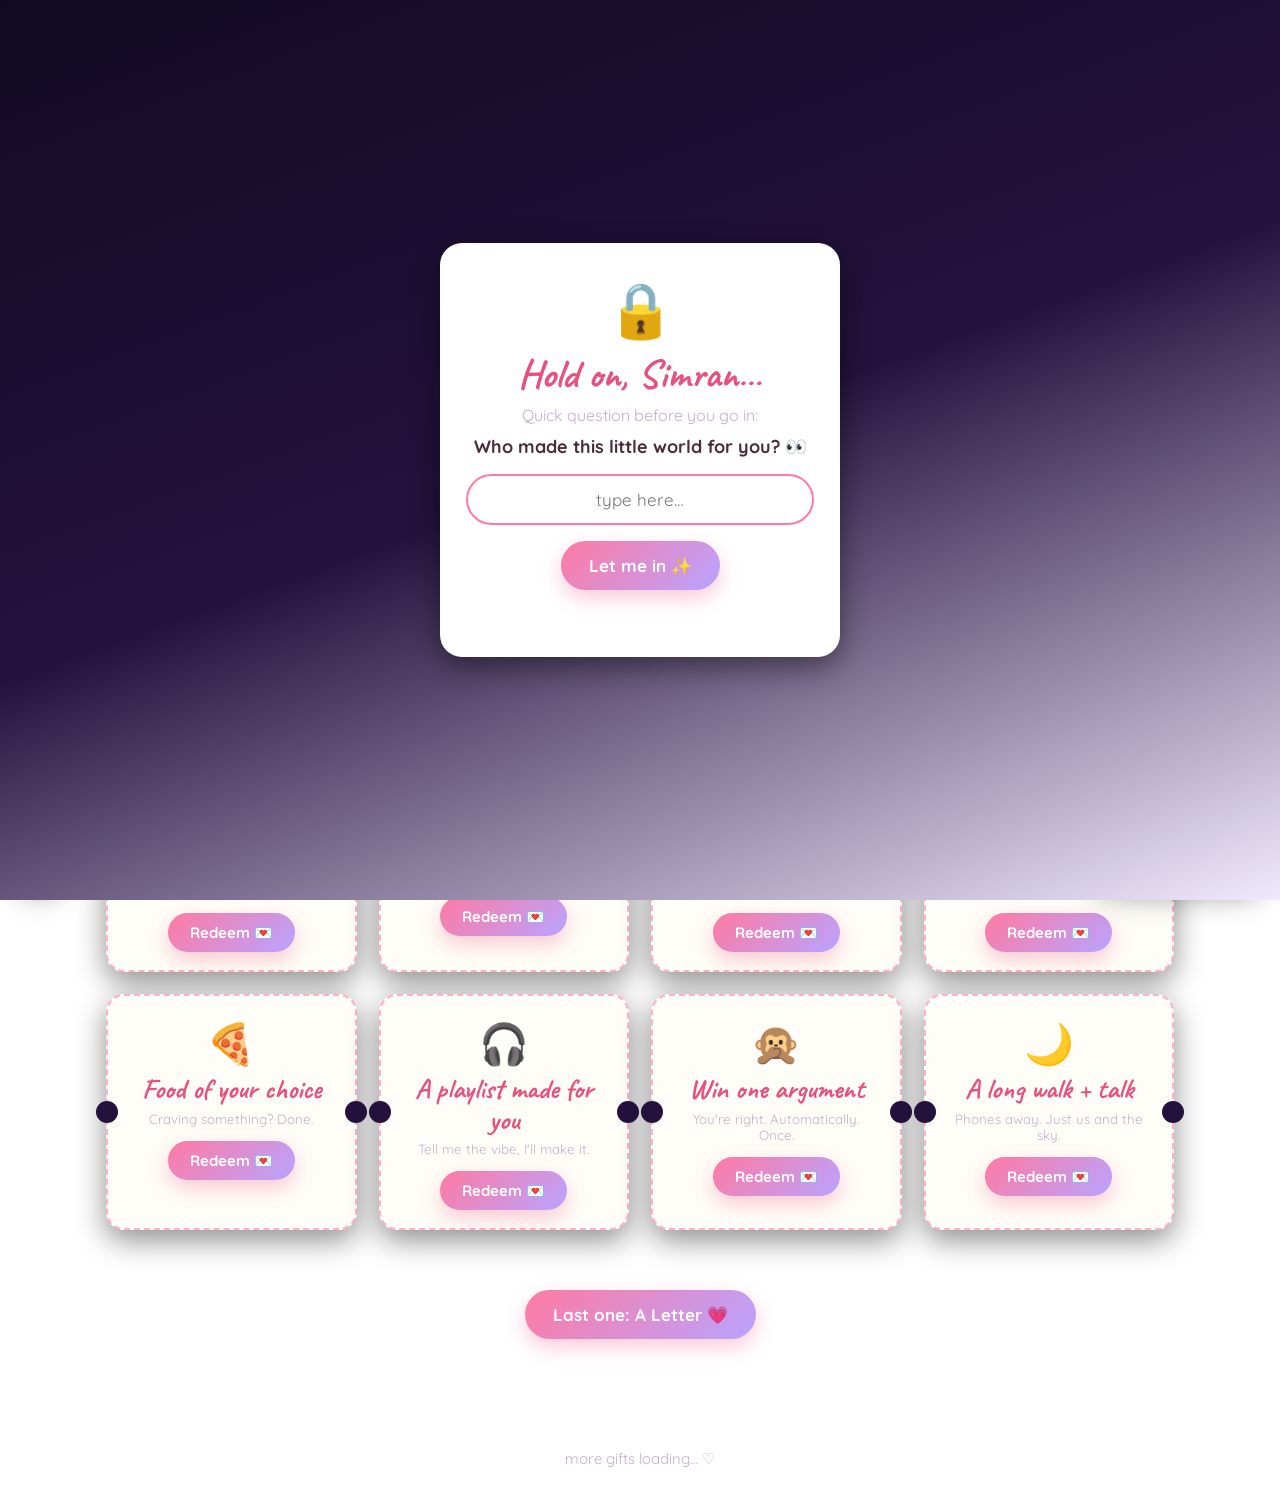
==== gifts.html @ a5d08500 "added quiz, gifts, proposal, night mode" ====
<!DOCTYPE html>
<html lang="en">
<head>
  <meta charset="UTF-8" />
  <meta name="viewport" content="width=device-width, initial-scale=1.0" />
  <link rel="icon" href="data:image/svg+xml,<svg xmlns=%27http://www.w3.org/2000/svg%27 viewBox=%270 0 100 100%27><text y=%27.9em%27 font-size=%2790%27>🌸</text></svg>" />
  <title>Little Gifts</title>
  <link rel="preconnect" href="https://fonts.googleapis.com" />
  <link href="https://fonts.googleapis.com/css2?family=Caveat:wght@500;700&family=Quicksand:wght@400;500;600;700&display=swap" rel="stylesheet" />
  <link rel="stylesheet" href="style.css" />
</head>
<body>
  <nav>
    <a href="index.html" class="logo">for Simran ♡</a>
    <button class="menu-btn" aria-label="Menu">☰</button>
    <ul class="nav-links">
      <li><a href="index.html">Home</a></li>
      <li><a href="reasons.html">Reasons</a></li>
      <li><a href="memories.html">Memories</a></li>
      <li><a href="openwhen.html">Open When</a></li>
      <li><a href="smile.html">Smile Zone</a></li>
      <li><a href="quiz.html">Quiz</a></li>
      <li><a href="gifts.html">Gifts</a></li>
      <li><a href="letter.html">A Letter</a></li>
    </ul>
  </nav>

  <main>
    <div class="page-title">
      <h1>Little gifts 🎁</h1>
      <p>Some things you can unwrap, scratch, and cash in. Real ones.</p>
    </div>

    <section class="gift-section">
      <h2>Scratch me ✨</h2>
      <p>Use your finger (or mouse). Something's hiding under there.</p>
      <div class="scratch-wrap">
        <div class="scratch-msg" id="scratchMsg"></div>
        <canvas id="scratch"></canvas>
      </div>
      <div class="wa-wrap" style="margin-top:18px"><button class="btn ghost" id="another" style="display:none">Another one 🔁</button></div>
    </section>

    <section class="gift-section">
      <h2>Coupon book 🎟️</h2>
      <p>Valid forever. No expiry date. Tap “Redeem” and I'll get a message.</p>
      <div class="coupons" id="coupons"></div>
    </section>

    <div class="next-link"><a href="letter.html" class="btn">Last one: A Letter 💗</a></div>
  </main>

  <footer>more gifts loading… ♡</footer>

  <script src="main.js"></script>
  <script>
    // ✏️ Scratch card messages (a random one each time).
    const scratchMsgs = [
      "You owe me one smile. Pay up. 😊",
      "Fun fact: you're my favourite notification. 📱",
      "This card is worth one (1) giant hug 🫂",
      "Whatever happens, you've got me. 🤍",
      "You + ice cream + me = plan? 🍦",
      "Psst… you look cute right now. Don't argue. 🌸"
    ];

    // ✏️ Coupons: emoji, title, small print, and true at the end if it never gets used up.
    const coupons = [
      ["🍦", "One ice cream date", "Your choice of flavour. Mine is paying."],
      ["📞", "One 3am call", "No questions asked. I'll pick up."],
      ["🎬", "Movie night", "You pick the movie. I won't complain. (Much.)"],
      ["🫂", "Unlimited hugs", "Redeemable in person. Never runs out.", true],
      ["🍕", "Food of your choice", "Craving something? Done."],
      ["🎧", "A playlist made for you", "Tell me the vibe, I'll make it."],
      ["🙊", "Win one argument", "You're right. Automatically. Once."],
      ["🌙", "A long walk + talk", "Phones away. Just us and the sky."]
    ];

    const $ = (id) => document.getElementById(id);
    const store = {
      get(k) { try { return JSON.parse(localStorage.getItem(k)); } catch (e) { return null; } },
      set(k, v) { try { localStorage.setItem(k, JSON.stringify(v)); } catch (e) {} }
    };

    // ---------- Scratch card ----------
    const canvas = $("scratch");
    const ctx = canvas.getContext("2d");
    let lastMsg, scratching = false, revealed = false;

    function newCard() {
      let m;
      do { m = scratchMsgs[Math.floor(Math.random() * scratchMsgs.length)]; } while (scratchMsgs.length > 1 && m === lastMsg);
      lastMsg = m;
      $("scratchMsg").textContent = m;
      revealed = false;
      canvas.classList.remove("done");
      $("another").style.display = "none";
      const r = canvas.getBoundingClientRect();
      const dpr = window.devicePixelRatio || 1;
      canvas.width = r.width * dpr;
      canvas.height = r.height * dpr;
      ctx.setTransform(dpr, 0, 0, dpr, 0, 0);
      ctx.globalCompositeOperation = "source-over";
      const g = ctx.createLinearGradient(0, 0, r.width, r.height);
      g.addColorStop(0, "#ff9cb9");
      g.addColorStop(1, "#b9a3ff");
      ctx.fillStyle = g;
      ctx.fillRect(0, 0, r.width, r.height);
      ctx.fillStyle = "rgba(255,255,255,0.9)";
      ctx.textAlign = "center";
      ctx.font = "700 34px Caveat, cursive";
      ctx.fillText("scratch here ✨", r.width / 2, r.height / 2 + 10);
    }

    function scratchAt(e) {
      const r = canvas.getBoundingClientRect();
      ctx.globalCompositeOperation = "destination-out";
      ctx.beginPath();
      ctx.arc(e.clientX - r.left, e.clientY - r.top, 22, 0, Math.PI * 2);
      ctx.fill();
    }

    function checkDone() {
      if (revealed) return;
      const data = ctx.getImageData(0, 0, canvas.width, canvas.height).data;
      let clear = 0;
      for (let k = 3; k < data.length; k += 4 * 16) if (data[k] === 0) clear++;
      if (clear / (data.length / (4 * 16)) > 0.5) {
        revealed = true;
        canvas.classList.add("done");
        $("another").style.display = "inline-block";
      }
    }

    canvas.addEventListener("pointerdown", (e) => { scratching = true; canvas.setPointerCapture(e.pointerId); scratchAt(e); });
    canvas.addEventListener("pointermove", (e) => { if (scratching) scratchAt(e); });
    canvas.addEventListener("pointerup", () => { scratching = false; checkDone(); });
    canvas.addEventListener("pointercancel", () => { scratching = false; });
    $("another").addEventListener("click", newCard);
    // Wait for the handwriting font so the "scratch here" text looks right.
    (document.fonts ? document.fonts.ready : Promise.resolve()).then(newCard);

    // ---------- Coupons ----------
    const used = store.get("usedCoupons") || [];
    function renderCoupons() {
      $("coupons").innerHTML = "";
      coupons.forEach(([emoji, title, small, forever], k) => {
        const isUsed = used.includes(k);
        const c = document.createElement("div");
        c.className = "coupon" + (isUsed ? " used" : "");
        c.innerHTML = `<div class="emoji"></div><h3></h3><small></small>`;
        c.querySelector(".emoji").textContent = emoji;
        c.querySelector("h3").textContent = title;
        c.querySelector("small").textContent = small;
        if (isUsed) {
          c.insertAdjacentHTML("beforeend", `<span class="stamp">REDEEMED</span>`);
        } else {
          const url = waLink(`Hey Dhruv! I'm redeeming my coupon: ${emoji} ${title} 🎟️`);
          if (url) {
            const a = document.createElement("a");
            a.className = "btn";
            a.textContent = "Redeem 💌";
            a.href = url; a.target = "_blank"; a.rel = "noopener";
            a.addEventListener("click", () => { if (forever) return; used.push(k); store.set("usedCoupons", used); setTimeout(renderCoupons, 300); });
            c.appendChild(a);
          }
        }
        $("coupons").appendChild(c);
      });
    }
    renderCoupons();
  </script>
</body>
</html>
---- style.css ----
/* ---------- Theme ---------- */
:root {
  --bg: #fff6f8;
  --bg2: #fde8ef;
  --card: #ffffff;
  --ink: #4a2c3a;
  --muted: #8a6b78;
  --pink: #ff7aa2;
  --pink-deep: #e8507f;
  --lav: #b9a3ff;
  --peach: #ffc4a8;
  --mint: #a8e6cf;
  --shadow: 0 10px 30px rgba(232, 80, 127, 0.15);
  --radius: 22px;
}

* { box-sizing: border-box; margin: 0; padding: 0; }

html { scroll-behavior: smooth; }

body {
  font-family: "Quicksand", system-ui, sans-serif;
  color: var(--ink);
  background: linear-gradient(160deg, var(--bg) 0%, var(--bg2) 50%, #f1e9ff 100%);
  background-attachment: fixed;
  min-height: 100vh;
  overflow-x: hidden;
}

h1, h2, h3, .script { font-family: "Caveat", cursive; font-weight: 700; }

a { color: inherit; text-decoration: none; }

/* ---------- Floating hearts background ---------- */
#floaties {
  position: fixed; inset: 0; pointer-events: none; z-index: 0; overflow: hidden;
}
.floaty {
  position: absolute; bottom: -40px; opacity: 0.55;
  animation: floatUp linear forwards;
  user-select: none;
}
@keyframes floatUp {
  to { transform: translateY(-115vh) rotate(360deg); opacity: 0; }
}

/* click sparkles */
.spark {
  position: fixed; pointer-events: none; z-index: 999; font-size: 18px;
  animation: spark 0.9s ease-out forwards;
}
@keyframes spark {
  to { transform: translate(var(--dx), var(--dy)) scale(0.3); opacity: 0; }
}

/* ---------- Nav ---------- */
nav {
  position: sticky; top: 0; z-index: 50;
  display: flex; align-items: center; justify-content: space-between;
  padding: 14px 24px;
  background: rgba(255, 246, 248, 0.75);
  backdrop-filter: blur(12px);
  border-bottom: 1px solid rgba(232, 80, 127, 0.12);
}
.logo { font-family: "Caveat", cursive; font-size: 30px; color: var(--pink-deep); }
.nav-links { display: flex; gap: 6px; list-style: none; }
.nav-links a {
  padding: 8px 14px; border-radius: 999px; font-weight: 600; font-size: 15px;
  transition: background 0.25s, color 0.25s;
}
.nav-links a:hover { background: #ffe1ea; }
.nav-links a.active { background: var(--pink); color: #fff; }
.menu-btn { display: none; background: none; border: 0; font-size: 26px; cursor: pointer; color: var(--pink-deep); }

@media (max-width: 820px) {
  .menu-btn { display: block; }
  .nav-links {
    position: absolute; top: 100%; left: 0; right: 0;
    flex-direction: column; padding: 12px 16px 18px;
    background: rgba(255, 246, 248, 0.97);
    box-shadow: var(--shadow);
    display: none;
  }
  .nav-links.open { display: flex; }
}

/* ---------- Layout ---------- */
main { position: relative; z-index: 1; max-width: 1100px; margin: 0 auto; padding: 40px 16px 80px; }

.page-title { text-align: center; margin-bottom: 40px; }
.page-title h1 { font-size: clamp(44px, 8vw, 72px); color: var(--pink-deep); line-height: 1; }
.page-title p { margin-top: 10px; color: var(--muted); font-size: 18px; }

.btn {
  display: inline-block; border: 0; cursor: pointer;
  padding: 14px 28px; border-radius: 999px;
  font-family: inherit; font-weight: 700; font-size: 17px;
  color: #fff; background: linear-gradient(135deg, var(--pink), var(--lav));
  box-shadow: 0 8px 20px rgba(232, 80, 127, 0.3);
  transition: transform 0.2s, box-shadow 0.2s;
}
.btn:hover { transform: translateY(-3px) scale(1.03); box-shadow: 0 12px 26px rgba(232, 80, 127, 0.4); }
.btn:active { transform: scale(0.97); }
.btn.ghost { background: #fff; color: var(--pink-deep); }

.fade-in { opacity: 0; transform: translateY(24px); transition: opacity 0.8s, transform 0.8s; }
.fade-in.show { opacity: 1; transform: none; }

footer {
  position: relative; z-index: 1; text-align: center; padding: 30px 16px 40px;
  color: var(--muted); font-size: 15px;
}
.next-link { margin-top: 50px; text-align: center; }

/* ---------- Home ---------- */
.hero { min-height: 78vh; display: flex; flex-direction: column; align-items: center; justify-content: center; text-align: center; gap: 22px; }
.hero-photo {
  width: 170px; height: 170px; border-radius: 50%; object-fit: cover;
  border: 6px solid #fff; box-shadow: var(--shadow);
  animation: bob 4s ease-in-out infinite;
}
.hero-photo.fallback {
  display: grid; place-items: center; font-size: 80px; background: linear-gradient(135deg, #ffd6e3, #e5dbff);
}
@keyframes bob { 50% { transform: translateY(-10px); } }
.hero h1 { font-size: clamp(60px, 13vw, 120px); color: var(--pink-deep); line-height: 0.9; }
.hero h1 span { display: inline-block; animation: wave 2.4s ease-in-out infinite; transform-origin: 70% 70%; }
@keyframes wave { 0%, 60%, 100% { transform: rotate(0); } 10%, 30% { transform: rotate(14deg); } 20% { transform: rotate(-8deg); } }
.typed { font-size: clamp(18px, 3vw, 24px); min-height: 2.6em; max-width: 620px; color: var(--ink); }
.typed::after { content: "|"; animation: blink 1s infinite; color: var(--pink); }
@keyframes blink { 50% { opacity: 0; } }

.cards { display: grid; grid-template-columns: repeat(auto-fit, minmax(230px, 1fr)); gap: 22px; margin-top: 30px; }
.card {
  background: var(--card); border-radius: var(--radius); padding: 28px 24px;
  box-shadow: var(--shadow); transition: transform 0.3s, box-shadow 0.3s;
  display: block;
}
.card:hover { transform: translateY(-8px) rotate(-1deg); box-shadow: 0 18px 40px rgba(232, 80, 127, 0.25); }
.card .emoji { font-size: 44px; }
.card h3 { font-size: 32px; margin: 8px 0 4px; color: var(--pink-deep); }
.card p { color: var(--muted); }

/* ---------- Reasons (flip cards) ---------- */
.flip-grid { display: grid; grid-template-columns: repeat(auto-fill, minmax(220px, 1fr)); gap: 22px; }
.flip { perspective: 1000px; height: 220px; cursor: pointer; }
.flip-inner { position: relative; width: 100%; height: 100%; transition: transform 0.7s cubic-bezier(.4,1.6,.5,1); transform-style: preserve-3d; }
.flip.flipped .flip-inner { transform: rotateY(180deg); }
.flip-face {
  position: absolute; inset: 0; backface-visibility: hidden; -webkit-backface-visibility: hidden;
  border-radius: var(--radius); box-shadow: var(--shadow);
  display: flex; flex-direction: column; align-items: center; justify-content: center;
  padding: 22px; text-align: center;
}
.flip-front { background: linear-gradient(135deg, #ffd6e3, #e9e0ff); }
.flip-front .num { font-family: "Caveat", cursive; font-size: 64px; color: var(--pink-deep); line-height: 1; }
.flip-front small { color: var(--muted); font-weight: 600; margin-top: 6px; }
.flip-back { background: #fff; transform: rotateY(180deg); font-size: 17px; font-weight: 600; line-height: 1.5; }
.flip-back .emoji { font-size: 34px; margin-bottom: 8px; }
.counter { text-align: center; margin-bottom: 26px; font-weight: 700; color: var(--pink-deep); }

/* ---------- Memories (polaroids) ---------- */
.gallery { columns: 3 260px; column-gap: 26px; }
.polaroid {
  break-inside: avoid; background: #fff; padding: 14px 14px 18px; margin-bottom: 30px;
  box-shadow: var(--shadow); border-radius: 6px; cursor: zoom-in;
  transition: transform 0.35s;
}
.polaroid:nth-child(odd) { transform: rotate(-2deg); }
.polaroid:nth-child(even) { transform: rotate(2deg); }
.polaroid:hover { transform: rotate(0) scale(1.04); z-index: 2; position: relative; }
.polaroid img { width: 100%; display: block; border-radius: 3px; }
.polaroid .ph {
  aspect-ratio: 4 / 5; border-radius: 3px; display: grid; place-items: center; text-align: center;
  background: repeating-linear-gradient(45deg, #ffe4ec, #ffe4ec 12px, #fff0f5 12px, #fff0f5 24px);
  color: var(--muted); font-weight: 600; padding: 12px; font-size: 14px;
}
.polaroid .ph b { display: block; font-size: 40px; }
.polaroid figcaption { font-family: "Caveat", cursive; font-size: 24px; text-align: center; margin-top: 10px; }

.lightbox {
  position: fixed; inset: 0; z-index: 200; background: rgba(40, 15, 28, 0.85);
  display: none; align-items: center; justify-content: center; flex-direction: column; gap: 14px; padding: 20px;
}
.lightbox.open { display: flex; animation: pop 0.3s; }
.lightbox img { max-width: 92vw; max-height: 78vh; border-radius: 10px; border: 8px solid #fff; }
.lightbox p { color: #fff; font-family: "Caveat", cursive; font-size: 30px; text-align: center; }

/* ---------- Open When (envelopes) ---------- */
.env-grid { display: grid; grid-template-columns: repeat(auto-fill, minmax(230px, 1fr)); gap: 28px; }
.envelope {
  position: relative; height: 160px; cursor: pointer; border-radius: 10px;
  background: linear-gradient(160deg, #ffe0ea, #ffcfdd);
  box-shadow: var(--shadow); transition: transform 0.3s;
  display: flex; align-items: flex-end; justify-content: center; padding-bottom: 22px;
  overflow: hidden;
}
.envelope::before {
  content: ""; position: absolute; top: 0; left: 0; right: 0; height: 90px;
  background: linear-gradient(160deg, #ffc2d4, #ffb1c8);
  clip-path: polygon(0 0, 100% 0, 50% 100%);
}
.envelope .seal {
  position: absolute; top: 62px; left: 50%; transform: translateX(-50%);
  width: 46px; height: 46px; border-radius: 50%; background: var(--pink-deep);
  display: grid; place-items: center; font-size: 20px; box-shadow: 0 4px 10px rgba(0,0,0,0.15);
}
.envelope span { position: relative; font-family: "Caveat", cursive; font-size: 26px; color: var(--ink); text-align: center; padding: 0 10px; }
.envelope:hover { transform: translateY(-6px) rotate(-1.5deg); }
.envelope.read { opacity: 0.75; }
.envelope.read .seal { background: var(--lav); }

.modal {
  position: fixed; inset: 0; z-index: 200; background: rgba(40, 15, 28, 0.55);
  display: none; align-items: center; justify-content: center; padding: 16px;
}
.modal.open { display: flex; }
.letter-paper {
  position: relative; max-width: 560px; width: 100%; max-height: 85vh; overflow-y: auto;
  background: #fffdf8; border-radius: 16px; padding: 38px 32px 30px;
  box-shadow: 0 30px 60px rgba(0,0,0,0.25);
  background-image: repeating-linear-gradient(transparent, transparent 33px, #f3dfe6 34px);
  animation: pop 0.4s cubic-bezier(.3,1.6,.5,1);
}
@keyframes pop { from { transform: scale(0.7); opacity: 0; } }
.letter-paper h2 { font-size: 40px; color: var(--pink-deep); margin-bottom: 12px; }
.letter-paper p { font-size: 18px; line-height: 34px; margin-bottom: 14px; }
.close-x {
  position: absolute; top: 12px; right: 14px; border: 0; background: #ffe1ea; color: var(--pink-deep);
  width: 36px; height: 36px; border-radius: 50%; font-size: 20px; cursor: pointer;
}

/* ---------- Smile page ---------- */
.smile-grid { display: grid; grid-template-columns: repeat(auto-fit, minmax(300px, 1fr)); gap: 26px; }
.box { background: var(--card); border-radius: var(--radius); padding: 28px; box-shadow: var(--shadow); text-align: center; }
.box h2 { font-size: 36px; color: var(--pink-deep); margin-bottom: 10px; }
.box .out { min-height: 90px; display: grid; place-items: center; font-size: 19px; font-weight: 600; margin: 14px 0 18px; line-height: 1.5; }
.out.swap { animation: pop 0.35s; }

.mood { width: 100%; accent-color: var(--pink-deep); margin: 16px 0 6px; }
.mood-face { font-size: 72px; transition: transform 0.2s; }

.bubble-area {
  position: relative; height: 260px; border-radius: 16px; overflow: hidden;
  background: linear-gradient(180deg, #e8f7ff, #f3ecff); margin: 12px 0;
}
.bubble {
  position: absolute; border-radius: 50%; cursor: pointer;
  background: radial-gradient(circle at 30% 30%, rgba(255,255,255,0.95), rgba(255,170,200,0.55) 45%, rgba(185,163,255,0.45));
  border: 1px solid rgba(255,255,255,0.8);
  animation: rise linear forwards;
}
@keyframes rise { from { transform: translateY(0); } to { transform: translateY(-340px); } }
.bubble.popped { animation: burst 0.25s forwards; }
@keyframes burst { to { transform: scale(1.8); opacity: 0; } }
.score { font-weight: 700; color: var(--pink-deep); }

.hug-btn { font-size: 80px; background: none; border: 0; cursor: pointer; transition: transform 0.15s; }
.hug-btn:active { transform: scale(0.85); }

/* ---------- Final letter ---------- */
.big-env-wrap { display: flex; flex-direction: column; align-items: center; gap: 24px; margin-top: 20px; }
.big-env {
  position: relative; width: min(380px, 90vw); height: 240px; cursor: pointer;
  background: linear-gradient(160deg, #ffd3e0, #ffbcd0); border-radius: 12px; box-shadow: var(--shadow);
  animation: bob 3s ease-in-out infinite;
}
.big-env::before {
  content: ""; position: absolute; top: 0; left: 0; right: 0; height: 140px; z-index: 2;
  background: linear-gradient(160deg, #ffb1c8, #ff9cb9);
  clip-path: polygon(0 0, 100% 0, 50% 100%);
  transform-origin: top; transition: transform 0.6s;
}
.big-env.open::before { transform: rotateX(180deg); }
.big-env .heart-seal { position: absolute; top: 110px; left: 50%; transform: translateX(-50%); z-index: 3; font-size: 46px; transition: opacity 0.3s; }
.big-env.open .heart-seal { opacity: 0; }
.final-letter { display: none; max-width: 680px; }
.final-letter.show { display: block; animation: pop 0.6s; }
.final-letter .letter-paper { max-height: none; animation: none; }
.sign { font-family: "Caveat", cursive; font-size: 30px; text-align: right; color: var(--pink-deep); }

/* ---------- Mini music player ---------- */
#mini-player {
  position: fixed; bottom: 16px; right: 16px; z-index: 100;
  background: #fff; border-radius: 16px; padding: 8px; box-shadow: var(--shadow);
  width: 216px;
}
.mp-head { display: flex; align-items: center; justify-content: space-between; gap: 8px; padding: 2px 4px 6px; }
.mp-title { font-family: "Caveat", cursive; font-size: 22px; color: var(--pink-deep); white-space: nowrap; overflow: hidden; text-overflow: ellipsis; }
.mp-btn {
  flex: none; width: 34px; height: 34px; border-radius: 50%; border: 0; cursor: pointer;
  background: linear-gradient(135deg, var(--pink), var(--lav)); color: #fff; font-size: 13px; font-weight: 700;
}
#mini-player.playing .mp-btn { animation: pulse 1.6s ease-in-out infinite; }
@keyframes pulse { 50% { transform: scale(1.12); } }
.mp-video { border-radius: 10px; overflow: hidden; line-height: 0; }
.mp-video iframe { display: block; }

@media (prefers-reduced-motion: reduce) {
  *, *::before, *::after { animation-duration: 0.01ms !important; transition-duration: 0.01ms !important; }
}
#mini-player.audio-only { width: auto; padding: 6px 8px 6px 16px; border-radius: 999px; }
#mini-player.audio-only .mp-head { padding: 0; }

/* ---------- Today's note (home) ---------- */
.daily-note {
  max-width: 560px; margin: 0 auto 10px; text-align: center;
  background: #fffdf8; border-radius: var(--radius); padding: 22px 26px; box-shadow: var(--shadow);
  border: 2px dashed #ffc2d4;
}
.daily-note small { display: block; font-weight: 700; color: var(--pink-deep); }
.daily-note small.muted { color: var(--muted); font-weight: 500; font-size: 13px; }
.daily-note p { font-family: "Caveat", cursive; font-size: 28px; line-height: 1.25; margin: 8px 0; }

/* ---------- Text me buttons ---------- */
.next-link { display: flex; flex-wrap: wrap; justify-content: center; gap: 12px; }
.wa-wrap { text-align: center; margin-top: 6px; }

/* ---------- Breathing circle (open when) ---------- */
.breathe { display: flex; flex-direction: column; align-items: center; margin: 6px 0 18px; }
.breathe-circle {
  width: 130px; height: 130px; border-radius: 50%;
  background: radial-gradient(circle at 35% 35%, #fff, #ffc2d4 55%, var(--lav));
  box-shadow: 0 0 40px rgba(185, 163, 255, 0.6);
  transform: scale(0.45); transition: transform 4s ease-in-out;
}
.letter-paper .breathe-text { font-family: "Caveat", cursive; font-size: 30px; color: var(--pink-deep); margin: 10px 0 0 !important; }

/* ---------- Happy jar (smile) ---------- */
.jar-btn { font-size: 80px; background: none; border: 0; cursor: pointer; }
.jar-btn.shake { animation: jarShake 0.4s; }
@keyframes jarShake { 25% { transform: rotate(-14deg); } 50% { transform: rotate(12deg); } 75% { transform: rotate(-8deg); } }

/* ---------- Secret question gate ---------- */
#gate {
  position: fixed; inset: 0; z-index: 1000; padding: 16px;
  display: flex; align-items: center; justify-content: center;
  background: linear-gradient(160deg, var(--bg) 0%, var(--bg2) 50%, #f1e9ff 100%);
  transition: opacity 0.6s;
}
#gate.bye { opacity: 0; pointer-events: none; }
.gate-box {
  width: 100%; max-width: 400px; text-align: center;
  background: #fff; border-radius: var(--radius); padding: 32px 26px; box-shadow: var(--shadow);
}
.gate-box.shake { animation: jarShake 0.4s; }
.gate-lock { font-size: 54px; }
.gate-box h2 { font-size: 40px; color: var(--pink-deep); margin: 6px 0; }
.gate-box p { color: var(--muted); }
.gate-q { color: var(--ink) !important; font-weight: 700; font-size: 18px; margin: 10px 0 16px; }
.gate-box input {
  width: 100%; padding: 13px 18px; border-radius: 999px; border: 2px solid #ffc2d4;
  font-family: inherit; font-size: 17px; text-align: center; outline: none; margin-bottom: 16px; color: var(--ink);
}
.gate-box input:focus { border-color: var(--pink); }
.gate-msg { min-height: 1.4em; margin-top: 12px; font-weight: 600; color: var(--pink-deep) !important; }

/* ---------- Quiz ---------- */
.quiz-box { max-width: 620px; margin: 0 auto; }
.quiz-progress { height: 10px; border-radius: 999px; background: #ffe1ea; overflow: hidden; margin-bottom: 18px; }
.quiz-progress div { height: 100%; width: 0; background: linear-gradient(90deg, var(--pink), var(--lav)); transition: width 0.4s; }
.quiz-q { font-size: 22px; font-weight: 700; margin: 6px 0 18px; line-height: 1.4; }
.quiz-opts { display: grid; gap: 12px; }
.quiz-opt {
  border: 2px solid #ffd0de; background: #fff; color: var(--ink); border-radius: 16px;
  padding: 14px 18px; font-family: inherit; font-size: 17px; font-weight: 600; cursor: pointer; text-align: left;
  transition: transform 0.15s, background 0.2s, border-color 0.2s;
}
.quiz-opt:hover { transform: translateX(4px); border-color: var(--pink); }
.quiz-opt.right { background: #e6f9ef; border-color: var(--mint); }
.quiz-opt.wrong { background: #fff0f3; border-color: #ffb1c8; animation: jarShake 0.4s; }
.quiz-opt:disabled { cursor: default; }
.quiz-big { font-size: 72px; }

/* ---------- Coupons ---------- */
.gift-section { margin-bottom: 60px; }
.gift-section > h2 { font-size: 44px; color: var(--pink-deep); text-align: center; }
.gift-section > p { text-align: center; color: var(--muted); margin-bottom: 24px; }
.coupons { display: grid; grid-template-columns: repeat(auto-fill, minmax(250px, 1fr)); gap: 22px; }
.coupon {
  position: relative; background: #fffdf8; border-radius: 18px; padding: 22px 22px 18px;
  border: 2px dashed #ffb1c8; box-shadow: var(--shadow); text-align: center;
  display: flex; flex-direction: column; gap: 6px; align-items: center;
}
.coupon::before, .coupon::after {
  content: ""; position: absolute; top: 50%; width: 22px; height: 22px; border-radius: 50%;
  background: var(--bg2); transform: translateY(-50%);
}
.coupon::before { left: -12px; } .coupon::after { right: -12px; }
.coupon .emoji { font-size: 40px; }
.coupon h3 { font-size: 28px; color: var(--pink-deep); line-height: 1.1; }
.coupon small { color: var(--muted); }
.coupon .btn { padding: 10px 22px; font-size: 15px; margin-top: 8px; }
.coupon.used { opacity: 0.6; }
.coupon.used .stamp {
  position: absolute; top: 18px; right: 10px; transform: rotate(14deg);
  border: 3px solid var(--pink-deep); color: var(--pink-deep); border-radius: 8px;
  padding: 2px 8px; font-weight: 700; font-size: 13px; letter-spacing: 1px;
}

/* ---------- Scratch card ---------- */
.scratch-wrap {
  position: relative; width: min(380px, 100%); aspect-ratio: 19 / 12; margin: 0 auto;
  border-radius: var(--radius); overflow: hidden; box-shadow: var(--shadow);
}
.scratch-msg {
  position: absolute; inset: 0; display: grid; place-items: center; text-align: center; padding: 22px;
  background: linear-gradient(135deg, #fff, #ffeef4);
  font-family: "Caveat", cursive; font-size: 30px; line-height: 1.2; color: var(--pink-deep);
}
.scratch-wrap canvas { position: absolute; inset: 0; width: 100%; height: 100%; touch-action: none; cursor: grab; transition: opacity 0.6s; }
.scratch-wrap canvas.done { opacity: 0; pointer-events: none; }

/* ---------- The question (soft proposal) ---------- */
.ask { max-width: 620px; margin: 0 auto; text-align: center; }
.ask .letter-paper { max-height: none; text-align: left; }
.ask-q { font-family: "Caveat", cursive; font-size: clamp(34px, 6vw, 46px); color: var(--pink-deep); line-height: 1.15; text-align: center; margin: 18px 0 8px !important; }
.ask-btns { display: flex; flex-direction: column; gap: 12px; align-items: center; margin-top: 22px; }
.ask-btns .btn { min-width: 260px; }
.ask-answer { display: none; }
.ask-answer.show { display: block; animation: pop 0.5s; }
.ask-step { display: none; }
.ask-step.show { display: block; animation: pop 0.5s; }

/* ---------- Heart rain + mouse trail ---------- */
.rain {
  position: fixed; top: -40px; z-index: 300; pointer-events: none;
  animation: rainDown linear forwards;
}
@keyframes rainDown { to { transform: translateY(110vh) rotate(260deg); } }
.trail {
  position: fixed; z-index: 300; pointer-events: none; font-size: 12px;
  transform: translate(-50%, -50%); animation: trail 0.8s ease-out forwards;
}
@keyframes trail { to { transform: translate(-50%, 20px) scale(0.3); opacity: 0; } }

/* ---------- Night mode ---------- */
#sky { position: fixed; inset: 0; z-index: 0; pointer-events: none; opacity: 0; transition: opacity 1s; }
#sky i { position: absolute; border-radius: 50%; background: #fff; animation: twinkle 3s ease-in-out infinite; }
@keyframes twinkle { 50% { opacity: 0.2; } }
#sky .shooting {
  position: absolute; width: 120px; height: 2px; border-radius: 2px;
  background: linear-gradient(90deg, #fff, transparent);
  transform: rotate(-25deg); animation: shoot 1.4s ease-out forwards;
}
@keyframes shoot { from { opacity: 1; translate: 0 0; } to { opacity: 0; translate: -260px 120px; } }

#theme-btn {
  position: fixed; bottom: 16px; left: 16px; z-index: 100;
  width: 46px; height: 46px; border-radius: 50%; border: 0; cursor: pointer;
  background: #fff; box-shadow: var(--shadow); font-size: 22px;
  transition: transform 0.3s;
}
#theme-btn:hover { transform: rotate(-20deg) scale(1.08); }

body.night {
  --bg: #120a24; --bg2: #24123d; --card: #2a1b45;
  --ink: #f7e8f1; --muted: #c4aecb;
  --shadow: 0 10px 30px rgba(0, 0, 0, 0.45);
  background: linear-gradient(170deg, #0d0820 0%, #24123d 55%, #3a1747 100%);
  background-attachment: fixed;
}
body.night #sky { opacity: 1; }
body.night nav { background: rgba(18, 10, 36, 0.75); border-bottom-color: rgba(255, 255, 255, 0.08); }
body.night .logo, body.night .page-title h1, body.night .hero h1, body.night .box h2,
body.night .card h3, body.night .gift-section > h2, body.night .counter, body.night .score { color: #ff9cc0; }
body.night .nav-links a:hover { background: rgba(255, 255, 255, 0.08); }
body.night .flip-back, body.night .quiz-opt { background: var(--card); color: var(--ink); border-color: #4a3166; }
body.night .flip-front { background: linear-gradient(135deg, #4a2550, #2e2457); }
body.night .flip-front .num { color: #ff9cc0; }
body.night #theme-btn { background: var(--card); }
body.night .bubble-area { background: linear-gradient(180deg, #1d2346, #2b1d4a); }
body.night .coupon::before, body.night .coupon::after { background: var(--bg2); }
body.night .daily-note, body.night .letter-paper, body.night .coupon, body.night #mini-player,
body.night .envelope span, body.night .polaroid, body.night .gate-box { color: #4a2c3a; }
body.night .gate-q, body.night .gate-box input { color: #4a2c3a !important; }
body.night .floaty { opacity: 0.35; }
@media (max-width: 820px) { body.night .nav-links { background: rgba(18, 10, 36, 0.97); } }

/* ---------- Memories: arrows + slideshow ---------- */
.lb-nav {
  position: absolute; top: 50%; transform: translateY(-50%);
  width: 48px; height: 48px; border-radius: 50%; border: 0; cursor: pointer;
  background: rgba(255, 255, 255, 0.85); color: var(--pink-deep); font-size: 22px; font-weight: 700;
}
.lb-prev { left: 14px; } .lb-next { right: 14px; }
.lb-close { position: absolute; top: 14px; right: 14px; }
.lightbox img.kb { animation: kenburns 4.5s ease-in-out forwards; }
@keyframes kenburns { from { transform: scale(1); } to { transform: scale(1.08) translateY(-6px); } }
.lightbox img.fadein { animation: pop 0.4s; }
.lb-count { color: rgba(255, 255, 255, 0.7) !important; font-family: "Quicksand", sans-serif !important; font-size: 14px !important; }
.story-btn { text-align: center; margin: -16px 0 30px; }

/* ---------- Letter: lines appear one by one ---------- */
.final-letter.show .letter-paper > * { opacity: 0; animation: lineIn 0.9s ease forwards; }
@keyframes lineIn { from { opacity: 0; transform: translateY(10px); filter: blur(3px); } to { opacity: 1; transform: none; filter: none; } }

/* ---------- Reasons: bonus card ---------- */
.flip.bonus .flip-front { background: linear-gradient(135deg, #ff9cb9, #b9a3ff); }
.flip.bonus .flip-front .num, .flip.bonus .flip-front small { color: #fff; }
.flip.bonus { animation: pop 0.6s cubic-bezier(.3,1.6,.5,1); }

/* ---------- Hidden "I love you" ---------- */
.golden {
  position: fixed; z-index: 90; border: 0; background: none; cursor: pointer;
  font-size: 40px; padding: 8px; line-height: 1; filter: drop-shadow(0 0 12px gold);
  display: flex; flex-direction: column; align-items: center;
  transition: left 4s ease-in-out, top 4s ease-in-out;
  animation: goldenWobble 2s ease-in-out infinite;
}
@keyframes goldenWobble { 50% { transform: translateY(-8px) rotate(8deg) scale(1.08); } }
.golden small {
  font-family: "Caveat", cursive; font-size: 20px; font-weight: 700; color: #b8860b;
  background: #fff8dc; border-radius: 999px; padding: 0 10px; margin-top: 2px; white-space: nowrap;
}
.secret-heart { cursor: pointer; display: inline-block; animation: heartbeat 1.2s ease-in-out infinite; text-shadow: 0 0 10px rgba(232, 80, 127, 0.6); }
@keyframes heartbeat { 0%, 60%, 100% { transform: scale(1); } 20% { transform: scale(1.35); } 40% { transform: scale(1.1); } }
.tap-hint { display: block; font-size: 18px; color: var(--muted); }

#love {
  position: fixed; inset: 0; z-index: 1100; cursor: pointer; padding: 16px;
  display: flex; flex-direction: column; align-items: center; justify-content: center; text-align: center;
  background: radial-gradient(circle, rgba(55, 10, 38, 0.97), rgba(12, 4, 18, 0.99));
  animation: loveIn 0.6s ease;
  transition: opacity 0.6s;
}
#love.bye { opacity: 0; }
@keyframes loveIn { from { opacity: 0; } }
#love { overflow-y: auto; justify-content: safe center; }
.love-box { max-width: 560px; padding: 40px 0 60px; }
.love-line { color: #ffd6e5; font-size: clamp(17px, 2.6vw, 20px); line-height: 1.6; margin: 0 0 14px; opacity: 0; animation: lineIn 1.1s ease forwards; }
#love h1 { font-size: clamp(54px, 12vw, 110px); color: #ff8fb5; text-shadow: 0 0 30px rgba(255, 120, 170, 0.7); line-height: 1.05; margin: 26px 0; }
#love h1 .love-word { display: inline-block; white-space: nowrap; }
#love h1 .love-word span { display: inline-block; opacity: 0; animation: loveLetter 0.7s ease forwards; }
@keyframes loveLetter { from { opacity: 0; transform: translateY(20px) scale(0.6); filter: blur(6px); } to { opacity: 1; transform: none; filter: none; } }
.love-after { color: #fff; font-weight: 600; }
.love-sign { font-family: "Caveat", cursive; font-size: 32px; color: #ff8fb5; text-align: right; }
#love small { position: fixed; bottom: 20px; color: rgba(255, 255, 255, 0.45); opacity: 0; animation: lineIn 1s ease forwards; }
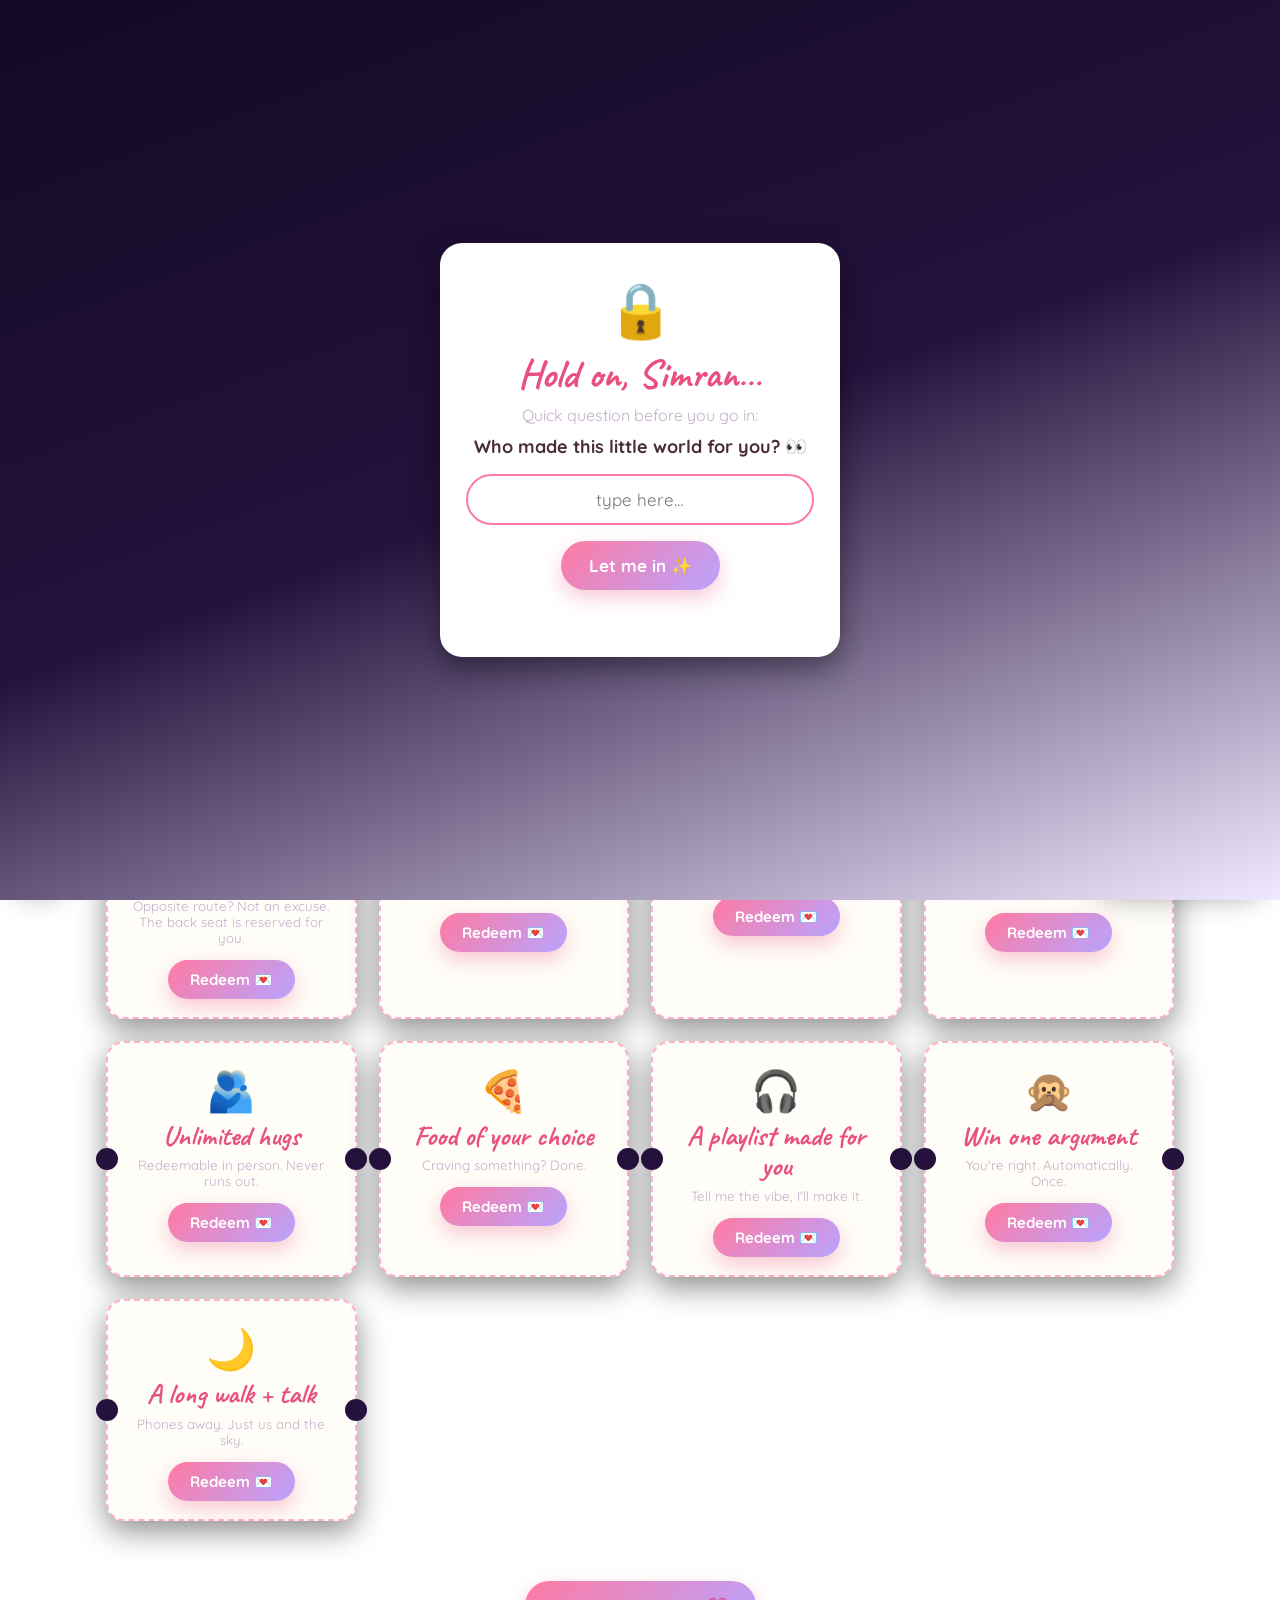
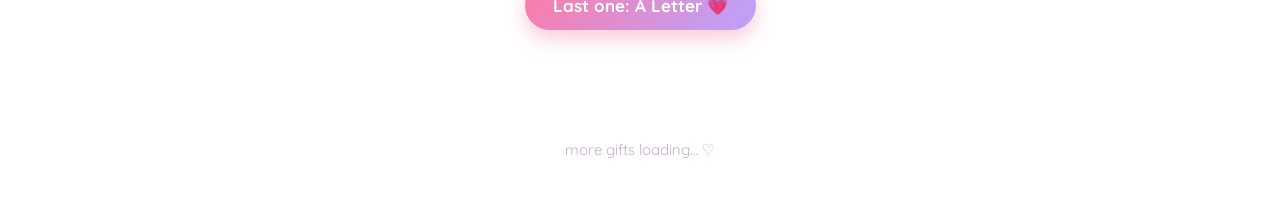
==== commit 13a49e80: "Add files via upload" ====
--- a/gifts.html
+++ b/gifts.html
@@ -3,7 +3,8 @@
 <head>
   <meta charset="UTF-8" />
   <meta name="viewport" content="width=device-width, initial-scale=1.0" />
-  <link rel="icon" href="data:image/svg+xml,<svg xmlns=%27http://www.w3.org/2000/svg%27 viewBox=%270 0 100 100%27><text y=%27.9em%27 font-size=%2790%27>🌸</text></svg>" />
+  <link rel="icon" type="image/png" href="images/icon.png" />
+  <link rel="apple-touch-icon" href="images/icon.png" />
   <title>Little Gifts</title>
   <link rel="preconnect" href="https://fonts.googleapis.com" />
   <link href="https://fonts.googleapis.com/css2?family=Caveat:wght@500;700&family=Quicksand:wght@400;500;600;700&display=swap" rel="stylesheet" />
@@ -66,6 +67,7 @@
 
     // ✏️ Coupons: emoji, title, small print, and true at the end if it never gets used up.
     const coupons = [
+      ["🏍️", "Unlimited pick-ups & drops", "Opposite route? Not an excuse. The back seat is reserved for you.", true],
       ["🍦", "One ice cream date", "Your choice of flavour. Mine is paying."],
       ["📞", "One 3am call", "No questions asked. I'll pick up."],
       ["🎬", "Movie night", "You pick the movie. I won't complain. (Much.)"],
--- a/style.css
+++ b/style.css
@@ -502,16 +502,16 @@
 
 /* ---------- Hidden "I love you" ---------- */
 .golden {
-  position: fixed; z-index: 90; border: 0; background: none; cursor: pointer;
-  font-size: 40px; padding: 8px; line-height: 1; filter: drop-shadow(0 0 12px gold);
-  display: flex; flex-direction: column; align-items: center;
-  transition: left 4s ease-in-out, top 4s ease-in-out;
-  animation: goldenWobble 2s ease-in-out infinite;
-}
-@keyframes goldenWobble { 50% { transform: translateY(-8px) rotate(8deg) scale(1.08); } }
+  position: fixed; bottom: 16px; left: 68px; z-index: 90; border: 0; background: none; cursor: pointer;
+  width: 46px; height: 46px; padding: 0; font-size: 28px; line-height: 46px; text-align: center;
+  filter: drop-shadow(0 0 8px gold);
+  animation: heartbeat 2.4s ease-in-out infinite;
+}
+/* small "tap me" tag that floats just above the heart */
 .golden small {
-  font-family: "Caveat", cursive; font-size: 20px; font-weight: 700; color: #b8860b;
-  background: #fff8dc; border-radius: 999px; padding: 0 10px; margin-top: 2px; white-space: nowrap;
+  position: absolute; bottom: 100%; left: 50%; transform: translateX(-50%);
+  font-family: "Caveat", cursive; font-size: 16px; font-weight: 700; line-height: 1.3; color: #b8860b;
+  background: #fff8dc; border-radius: 999px; padding: 0 8px; white-space: nowrap;
 }
 .secret-heart { cursor: pointer; display: inline-block; animation: heartbeat 1.2s ease-in-out infinite; text-shadow: 0 0 10px rgba(232, 80, 127, 0.6); }
 @keyframes heartbeat { 0%, 60%, 100% { transform: scale(1); } 20% { transform: scale(1.35); } 40% { transform: scale(1.1); } }
@@ -536,3 +536,95 @@
 .love-after { color: #fff; font-weight: 600; }
 .love-sign { font-family: "Caveat", cursive; font-size: 32px; color: #ff8fb5; text-align: right; }
 #love small { position: fixed; bottom: 20px; color: rgba(255, 255, 255, 0.45); opacity: 0; animation: lineIn 1s ease forwards; }
+
+/* ---------- Little secrets ---------- */
+.toast {
+  position: fixed; top: 74px; left: 50%; transform: translateX(-50%); z-index: 950;
+  max-width: calc(100vw - 32px); width: max-content;
+  background: #fff; color: var(--pink-deep); border-radius: 999px; padding: 10px 20px;
+  box-shadow: var(--shadow); font-weight: 700; font-size: 15px; text-align: center;
+  animation: toastIn 0.5s cubic-bezier(.3,1.6,.5,1);
+  transition: opacity 0.5s, transform 0.5s;
+}
+.toast.bye { opacity: 0; transform: translate(-50%, -16px); }
+@keyframes toastIn { from { opacity: 0; transform: translate(-50%, -20px); } }
+@media (max-width: 500px) { .toast { border-radius: 18px; } }
+
+.logo { -webkit-touch-callout: none; user-select: none; -webkit-user-select: none; }
+.logo-heart { display: inline-block; transition: transform 0.3s; }
+.logo.held .logo-heart { animation: heartbeat 0.6s ease-in-out 2; color: #ff3d7f; }
+
+/* ---------- UI polish ---------- */
+/* Smooth fade between pages (newer Chrome / Safari; others just load normally) */
+@view-transition { navigation: auto; }
+::view-transition-old(root), ::view-transition-new(root) { animation-duration: 0.35s; }
+nav { view-transition-name: topnav; }
+
+::selection { background: #ffc2d4; color: #4a2c3a; }
+html { scrollbar-color: #ff9cb9 transparent; }
+::-webkit-scrollbar { width: 10px; }
+::-webkit-scrollbar-thumb { background: linear-gradient(var(--pink), var(--lav)); border-radius: 999px; }
+::-webkit-scrollbar-track { background: transparent; }
+
+#scroll-bar {
+  position: fixed; top: 0; left: 0; height: 3px; width: 0; z-index: 60;
+  background: linear-gradient(90deg, var(--pink), var(--lav), var(--peach));
+  box-shadow: 0 0 10px rgba(255, 122, 162, 0.6);
+}
+
+/* Shimmer on buttons */
+.btn { position: relative; overflow: hidden; }
+.btn::after {
+  content: ""; position: absolute; top: 0; left: -60%; width: 40%; height: 100%;
+  background: linear-gradient(100deg, transparent, rgba(255, 255, 255, 0.45), transparent);
+  transform: skewX(-20deg); animation: shimmer 4s ease-in-out infinite; pointer-events: none;
+}
+.btn.ghost::after { background: linear-gradient(100deg, transparent, rgba(255, 122, 162, 0.18), transparent); }
+@keyframes shimmer { 0%, 70% { left: -60%; } 100% { left: 130%; } }
+
+/* Spinning gradient ring around her photo */
+.photo-ring {
+  position: relative; border-radius: 50%; padding: 6px;
+  animation: bob 4s ease-in-out infinite;
+}
+.photo-ring::before {
+  content: ""; position: absolute; inset: 0; border-radius: 50%;
+  background: conic-gradient(var(--pink), var(--lav), var(--peach), var(--mint), var(--pink));
+  animation: spin 6s linear infinite; filter: blur(0.5px);
+}
+.photo-ring::after {
+  content: ""; position: absolute; inset: -10px; border-radius: 50%; z-index: -1;
+  background: conic-gradient(var(--pink), var(--lav), var(--peach), var(--pink));
+  filter: blur(18px); opacity: 0.55; animation: spin 6s linear infinite;
+}
+.photo-ring .hero-photo { position: relative; animation: none; display: block; }
+@keyframes spin { to { transform: rotate(360deg); } }
+
+/* Home: explored progress + seen ticks */
+.explored { max-width: 360px; margin: 26px auto 0; text-align: center; font-weight: 700; color: var(--pink-deep); font-size: 15px; }
+body.night .explored { color: #ff9cc0; }
+.explored-bar { height: 8px; border-radius: 999px; background: rgba(255, 122, 162, 0.18); margin-top: 8px; overflow: hidden; }
+.explored-bar div { height: 100%; border-radius: 999px; background: linear-gradient(90deg, var(--pink), var(--lav)); transition: width 1s ease; }
+.card { position: relative; transition: transform 0.25s ease, box-shadow 0.3s; }
+.card::before {
+  content: ""; position: absolute; inset: 0; border-radius: inherit; pointer-events: none; opacity: 0; transition: opacity 0.3s;
+  background: radial-gradient(circle at var(--mx, 50%) var(--my, 50%), rgba(255, 122, 162, 0.18), transparent 60%);
+}
+.card:hover::before { opacity: 1; }
+.card.seen::after {
+  content: "✓ seen"; position: absolute; top: 14px; right: 14px;
+  font-size: 12px; font-weight: 700; color: #fff; padding: 3px 9px; border-radius: 999px;
+  background: linear-gradient(135deg, var(--pink), var(--lav));
+}
+
+/* Phone menu slides in instead of popping */
+@media (max-width: 820px) {
+  .nav-links {
+    display: flex; opacity: 0; visibility: hidden; transform: translateY(-10px);
+    transition: opacity 0.25s, transform 0.25s, visibility 0.25s;
+    backdrop-filter: blur(14px);
+  }
+  .nav-links.open { opacity: 1; visibility: visible; transform: none; }
+  .nav-links a { padding: 12px 16px; }
+  .menu-btn { width: 40px; text-align: center; transition: transform 0.25s; }
+}
